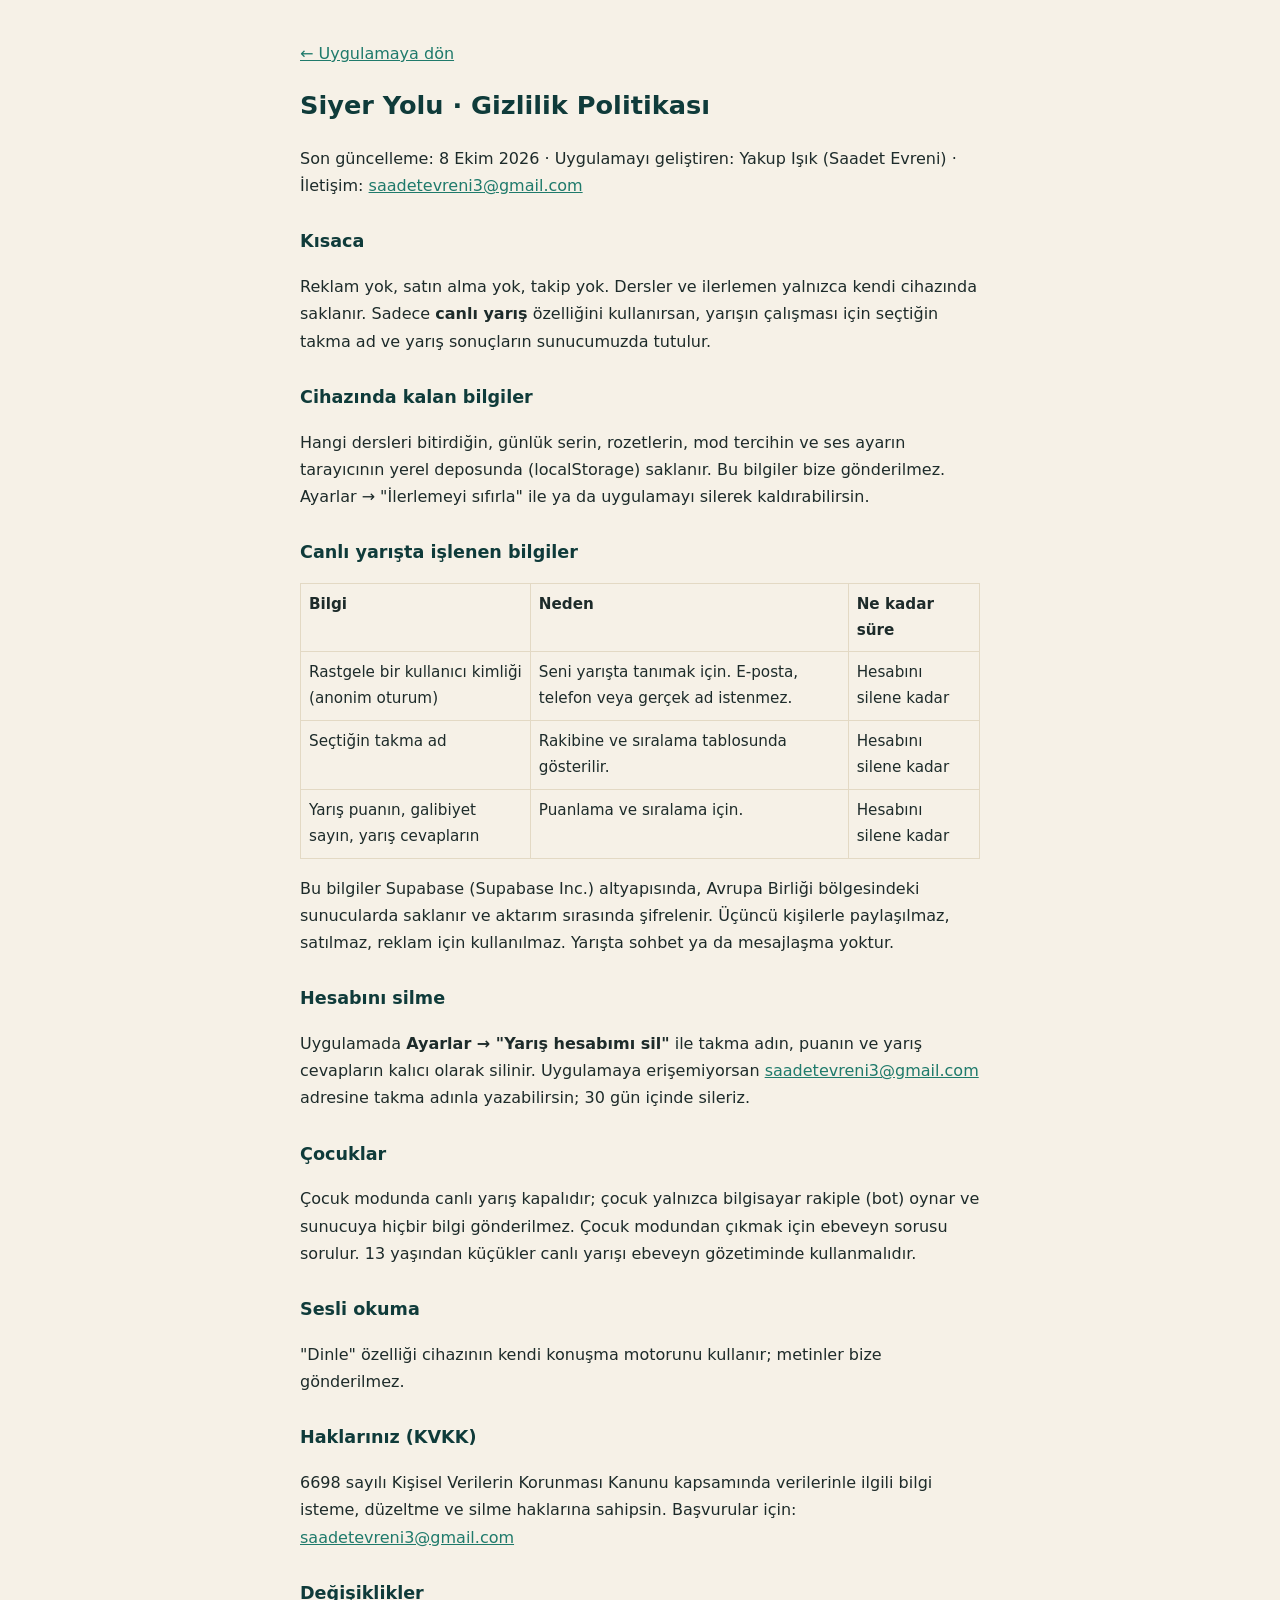
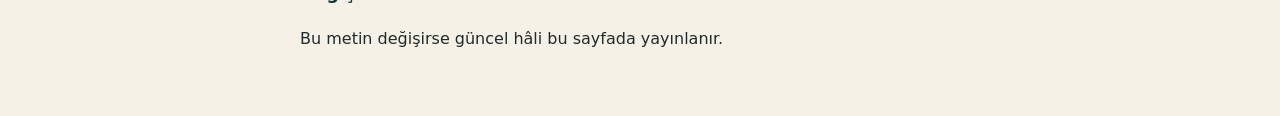
==== gizlilik.html @ 436c5f64 "Add files via upload" ====
<!doctype html>
<html lang="tr">
<head>
  <meta charset="utf-8">
  <meta name="viewport" content="width=device-width, initial-scale=1">
  <title>Gizlilik Politikası · Siyer Yolu</title>
  <link rel="icon" href="icons/icon-192.png">
  <style>
    body { font: 16px/1.7 system-ui, sans-serif; color: #1d2b2a; background: #f6f1e7; margin: 0; }
    main { max-width: 680px; margin: 0 auto; padding: 24px 16px 48px; }
    h1 { color: #0f3b3a; font-size: 1.6rem; } h2 { color: #0f3b3a; font-size: 1.1rem; margin-top: 28px; }
    a { color: #1f7a6b; } table { border-collapse: collapse; width: 100%; font-size: .95rem; }
    td, th { border: 1px solid #e3d9c4; padding: 8px; text-align: left; vertical-align: top; }
  </style>
</head>
<body><main>
  <p><a href="./">← Uygulamaya dön</a></p>
  <h1>Siyer Yolu · Gizlilik Politikası</h1>
  <p>Son güncelleme: 8 Ekim 2026 · Uygulamayı geliştiren: Yakup Işık (Saadet Evreni) · İletişim: <a href="mailto:saadetevreni3@gmail.com">saadetevreni3@gmail.com</a></p>

  <h2>Kısaca</h2>
  <p>Reklam yok, satın alma yok, takip yok. Dersler ve ilerlemen yalnızca kendi cihazında saklanır. Sadece <b>canlı yarış</b> özelliğini kullanırsan, yarışın çalışması için seçtiğin takma ad ve yarış sonuçların sunucumuzda tutulur.</p>

  <h2>Cihazında kalan bilgiler</h2>
  <p>Hangi dersleri bitirdiğin, günlük serin, rozetlerin, mod tercihin ve ses ayarın tarayıcının yerel deposunda (localStorage) saklanır. Bu bilgiler bize gönderilmez. Ayarlar → "İlerlemeyi sıfırla" ile ya da uygulamayı silerek kaldırabilirsin.</p>

  <h2>Canlı yarışta işlenen bilgiler</h2>
  <table>
    <tr><th>Bilgi</th><th>Neden</th><th>Ne kadar süre</th></tr>
    <tr><td>Rastgele bir kullanıcı kimliği (anonim oturum)</td><td>Seni yarışta tanımak için. E-posta, telefon veya gerçek ad istenmez.</td><td>Hesabını silene kadar</td></tr>
    <tr><td>Seçtiğin takma ad</td><td>Rakibine ve sıralama tablosunda gösterilir.</td><td>Hesabını silene kadar</td></tr>
    <tr><td>Yarış puanın, galibiyet sayın, yarış cevapların</td><td>Puanlama ve sıralama için.</td><td>Hesabını silene kadar</td></tr>
  </table>
  <p>Bu bilgiler Supabase (Supabase Inc.) altyapısında, Avrupa Birliği bölgesindeki sunucularda saklanır ve aktarım sırasında şifrelenir. Üçüncü kişilerle paylaşılmaz, satılmaz, reklam için kullanılmaz. Yarışta sohbet ya da mesajlaşma yoktur.</p>

  <h2 id="hesap">Hesabını silme</h2>
  <p>Uygulamada <b>Ayarlar → "Yarış hesabımı sil"</b> ile takma adın, puanın ve yarış cevapların kalıcı olarak silinir. Uygulamaya erişemiyorsan <a href="mailto:saadetevreni3@gmail.com?subject=Hesap%20silme">saadetevreni3@gmail.com</a> adresine takma adınla yazabilirsin; 30 gün içinde sileriz.</p>

  <h2>Çocuklar</h2>
  <p>Çocuk modunda canlı yarış kapalıdır; çocuk yalnızca bilgisayar rakiple (bot) oynar ve sunucuya hiçbir bilgi gönderilmez. Çocuk modundan çıkmak için ebeveyn sorusu sorulur. 13 yaşından küçükler canlı yarışı ebeveyn gözetiminde kullanmalıdır.</p>

  <h2>Sesli okuma</h2>
  <p>"Dinle" özelliği cihazının kendi konuşma motorunu kullanır; metinler bize gönderilmez.</p>

  <h2>Haklarınız (KVKK)</h2>
  <p>6698 sayılı Kişisel Verilerin Korunması Kanunu kapsamında verilerinle ilgili bilgi isteme, düzeltme ve silme haklarına sahipsin. Başvurular için: <a href="mailto:saadetevreni3@gmail.com">saadetevreni3@gmail.com</a></p>

  <h2>Değişiklikler</h2>
  <p>Bu metin değişirse güncel hâli bu sayfada yayınlanır.</p>
</main></body>
</html>
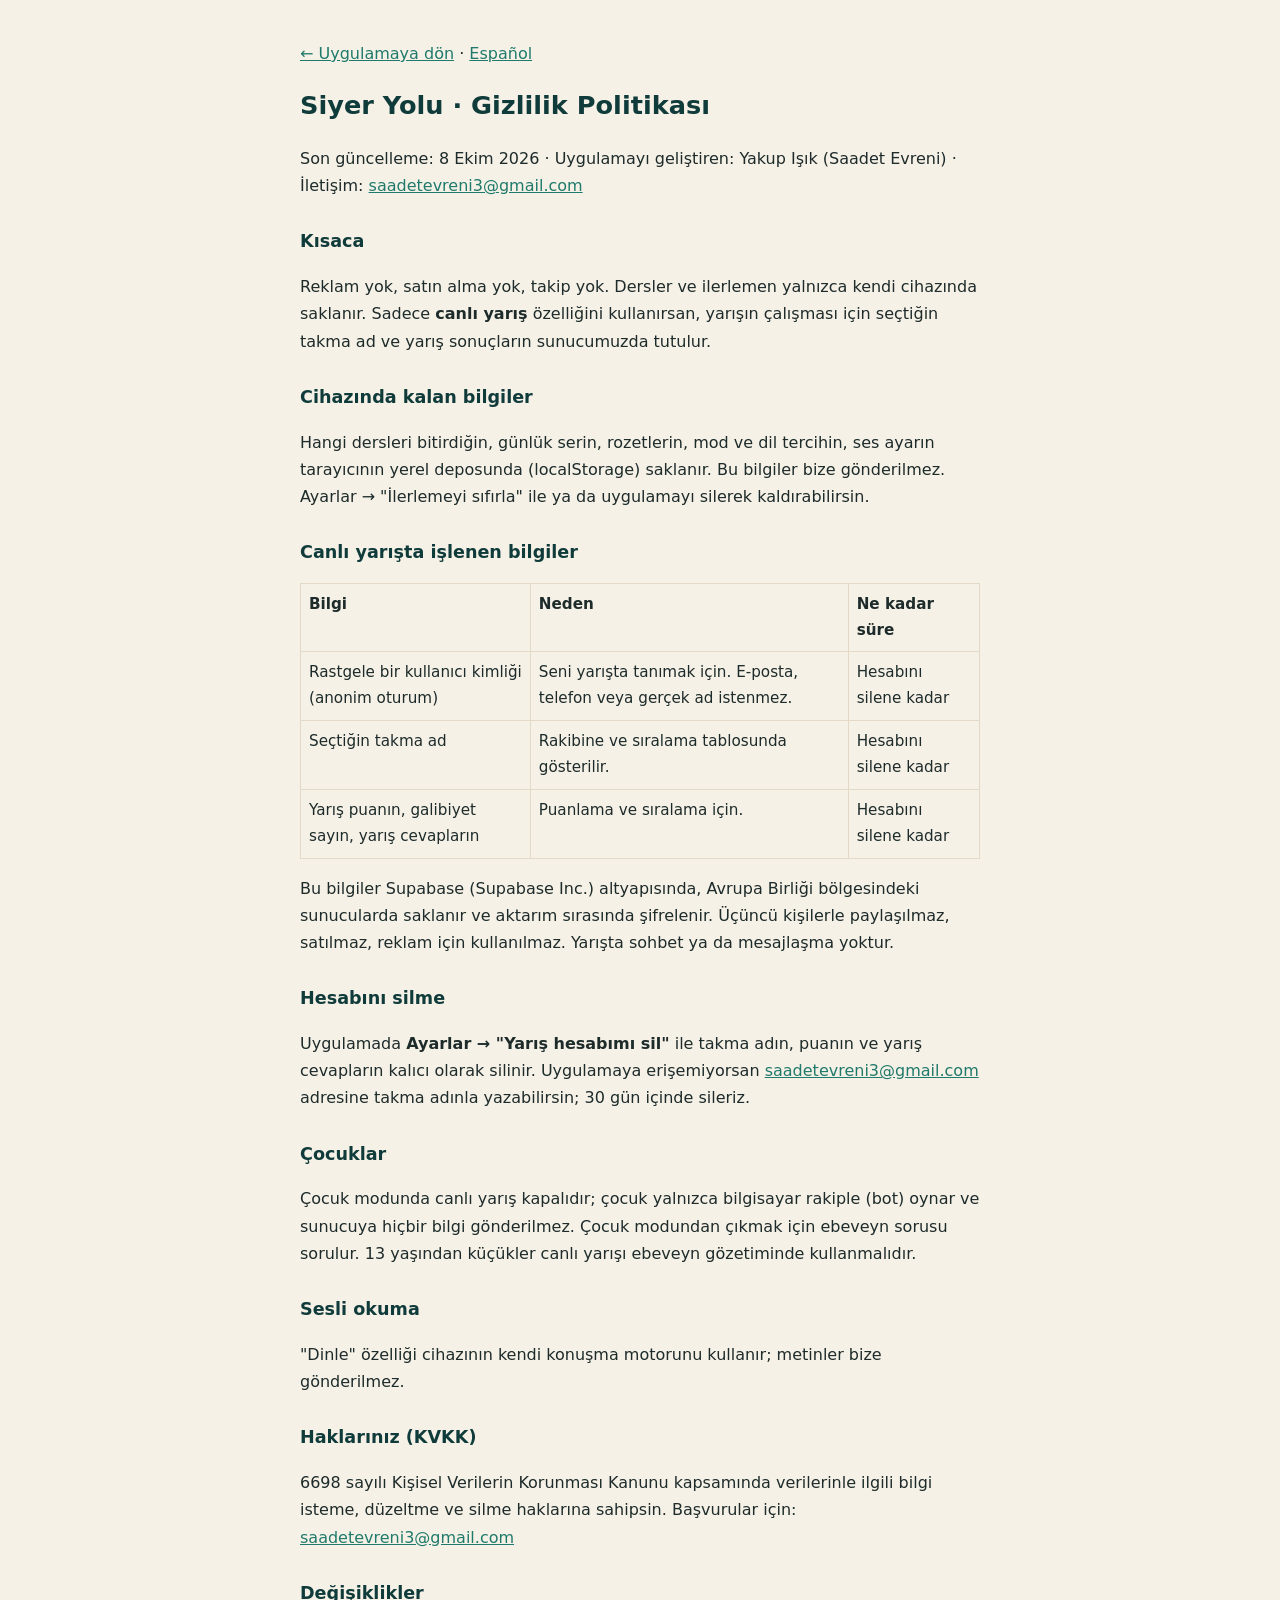
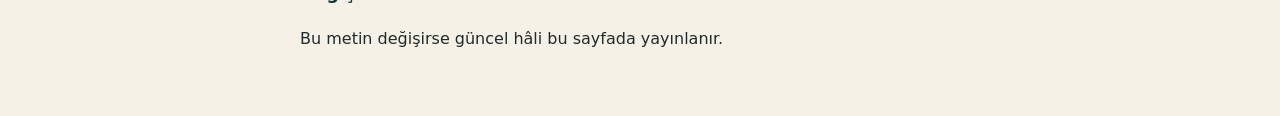
==== commit 34130a02: "Add files via upload" ====
--- a/gizlilik.html
+++ b/gizlilik.html
@@ -4,7 +4,7 @@
   <meta charset="utf-8">
   <meta name="viewport" content="width=device-width, initial-scale=1">
   <title>Gizlilik Politikası · Siyer Yolu</title>
-  <link rel="icon" href="icons/icon-192.png">
+  <link rel="icon" href="icon-192.png">
   <style>
     body { font: 16px/1.7 system-ui, sans-serif; color: #1d2b2a; background: #f6f1e7; margin: 0; }
     main { max-width: 680px; margin: 0 auto; padding: 24px 16px 48px; }
@@ -14,7 +14,7 @@
   </style>
 </head>
 <body><main>
-  <p><a href="./">← Uygulamaya dön</a></p>
+  <p><a href="./">← Uygulamaya dön</a> · <a href="privacidad.html">Español</a></p>
   <h1>Siyer Yolu · Gizlilik Politikası</h1>
   <p>Son güncelleme: 8 Ekim 2026 · Uygulamayı geliştiren: Yakup Işık (Saadet Evreni) · İletişim: <a href="mailto:saadetevreni3@gmail.com">saadetevreni3@gmail.com</a></p>
 
@@ -22,7 +22,7 @@
   <p>Reklam yok, satın alma yok, takip yok. Dersler ve ilerlemen yalnızca kendi cihazında saklanır. Sadece <b>canlı yarış</b> özelliğini kullanırsan, yarışın çalışması için seçtiğin takma ad ve yarış sonuçların sunucumuzda tutulur.</p>
 
   <h2>Cihazında kalan bilgiler</h2>
-  <p>Hangi dersleri bitirdiğin, günlük serin, rozetlerin, mod tercihin ve ses ayarın tarayıcının yerel deposunda (localStorage) saklanır. Bu bilgiler bize gönderilmez. Ayarlar → "İlerlemeyi sıfırla" ile ya da uygulamayı silerek kaldırabilirsin.</p>
+  <p>Hangi dersleri bitirdiğin, günlük serin, rozetlerin, mod ve dil tercihin, ses ayarın tarayıcının yerel deposunda (localStorage) saklanır. Bu bilgiler bize gönderilmez. Ayarlar → "İlerlemeyi sıfırla" ile ya da uygulamayı silerek kaldırabilirsin.</p>
 
   <h2>Canlı yarışta işlenen bilgiler</h2>
   <table>
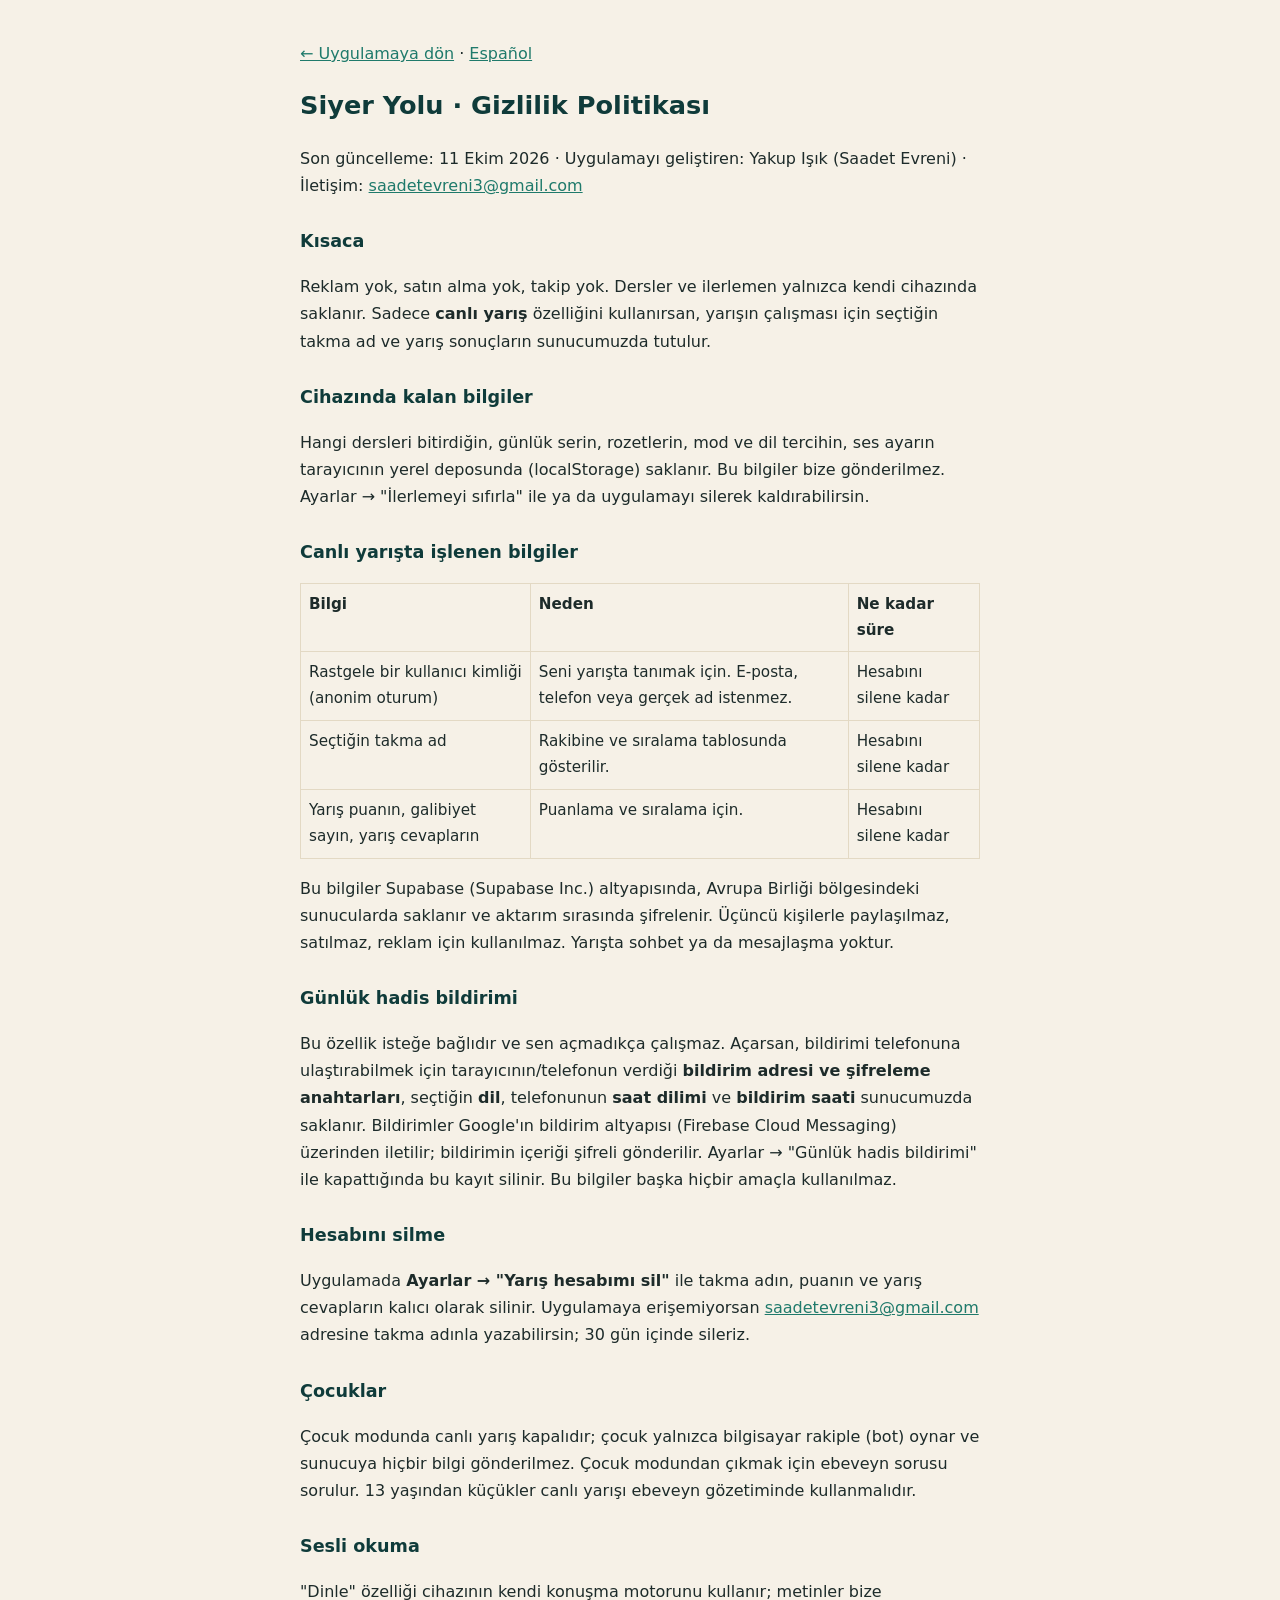
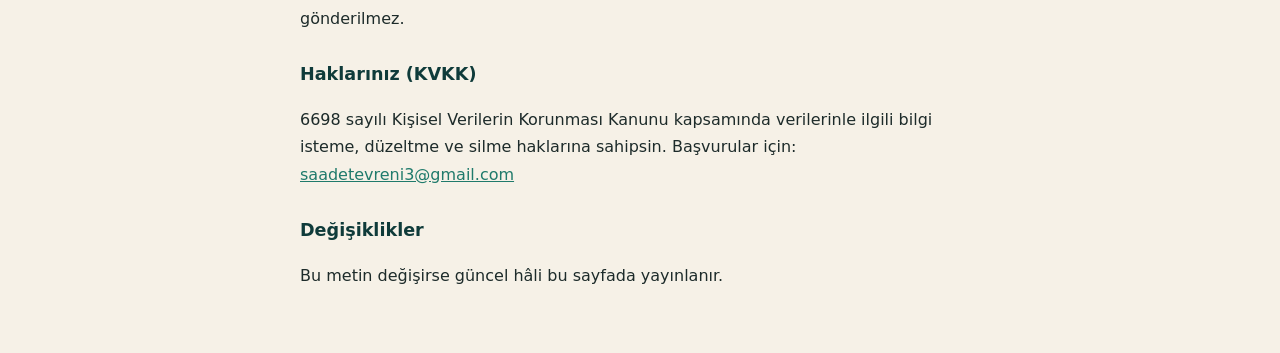
==== commit d9dabc32: "Add files via upload" ====
--- a/gizlilik.html
+++ b/gizlilik.html
@@ -16,7 +16,7 @@
 <body><main>
   <p><a href="./">← Uygulamaya dön</a> · <a href="privacidad.html">Español</a></p>
   <h1>Siyer Yolu · Gizlilik Politikası</h1>
-  <p>Son güncelleme: 8 Ekim 2026 · Uygulamayı geliştiren: Yakup Işık (Saadet Evreni) · İletişim: <a href="mailto:saadetevreni3@gmail.com">saadetevreni3@gmail.com</a></p>
+  <p>Son güncelleme: 11 Ekim 2026 · Uygulamayı geliştiren: Yakup Işık (Saadet Evreni) · İletişim: <a href="mailto:saadetevreni3@gmail.com">saadetevreni3@gmail.com</a></p>
 
   <h2>Kısaca</h2>
   <p>Reklam yok, satın alma yok, takip yok. Dersler ve ilerlemen yalnızca kendi cihazında saklanır. Sadece <b>canlı yarış</b> özelliğini kullanırsan, yarışın çalışması için seçtiğin takma ad ve yarış sonuçların sunucumuzda tutulur.</p>
@@ -32,6 +32,9 @@
     <tr><td>Yarış puanın, galibiyet sayın, yarış cevapların</td><td>Puanlama ve sıralama için.</td><td>Hesabını silene kadar</td></tr>
   </table>
   <p>Bu bilgiler Supabase (Supabase Inc.) altyapısında, Avrupa Birliği bölgesindeki sunucularda saklanır ve aktarım sırasında şifrelenir. Üçüncü kişilerle paylaşılmaz, satılmaz, reklam için kullanılmaz. Yarışta sohbet ya da mesajlaşma yoktur.</p>
+
+  <h2>Günlük hadis bildirimi</h2>
+  <p>Bu özellik isteğe bağlıdır ve sen açmadıkça çalışmaz. Açarsan, bildirimi telefonuna ulaştırabilmek için tarayıcının/telefonun verdiği <b>bildirim adresi ve şifreleme anahtarları</b>, seçtiğin <b>dil</b>, telefonunun <b>saat dilimi</b> ve <b>bildirim saati</b> sunucumuzda saklanır. Bildirimler Google'ın bildirim altyapısı (Firebase Cloud Messaging) üzerinden iletilir; bildirimin içeriği şifreli gönderilir. Ayarlar → "Günlük hadis bildirimi" ile kapattığında bu kayıt silinir. Bu bilgiler başka hiçbir amaçla kullanılmaz.</p>
 
   <h2 id="hesap">Hesabını silme</h2>
   <p>Uygulamada <b>Ayarlar → "Yarış hesabımı sil"</b> ile takma adın, puanın ve yarış cevapların kalıcı olarak silinir. Uygulamaya erişemiyorsan <a href="mailto:saadetevreni3@gmail.com?subject=Hesap%20silme">saadetevreni3@gmail.com</a> adresine takma adınla yazabilirsin; 30 gün içinde sileriz.</p>
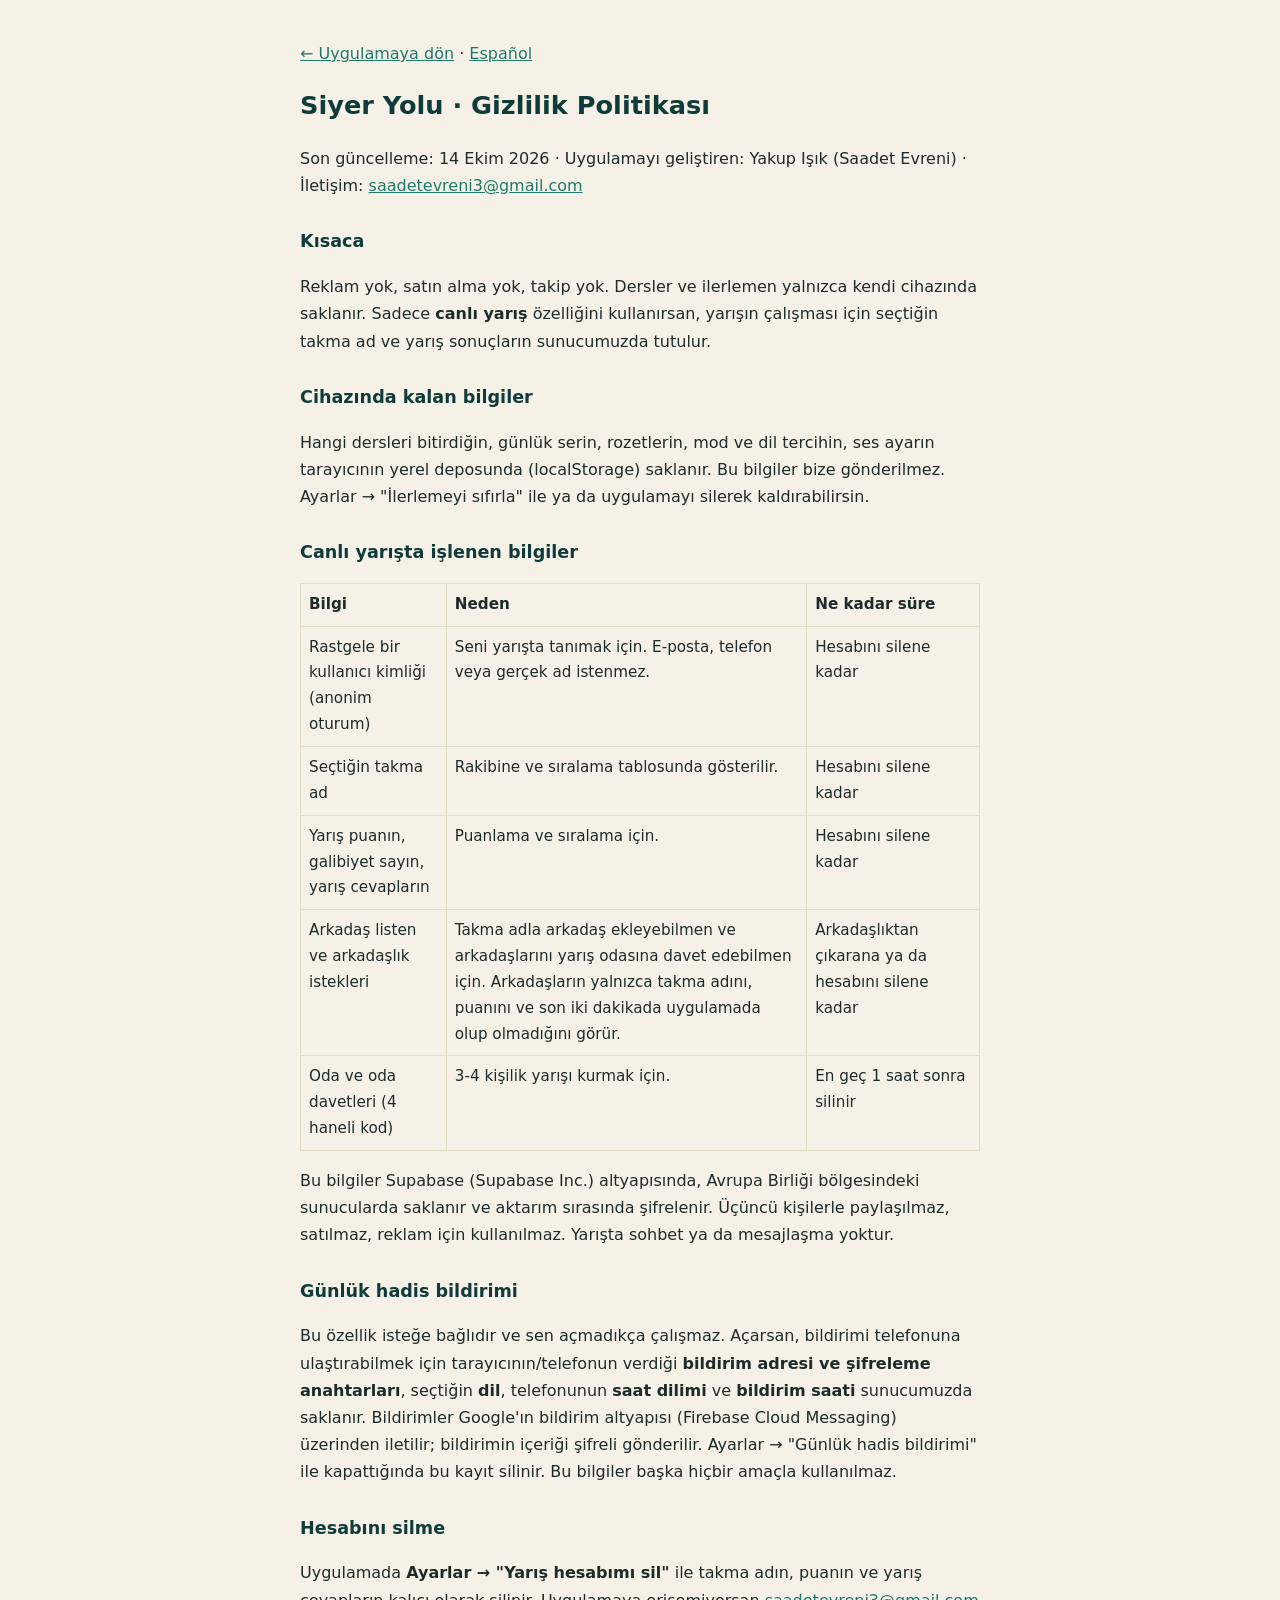
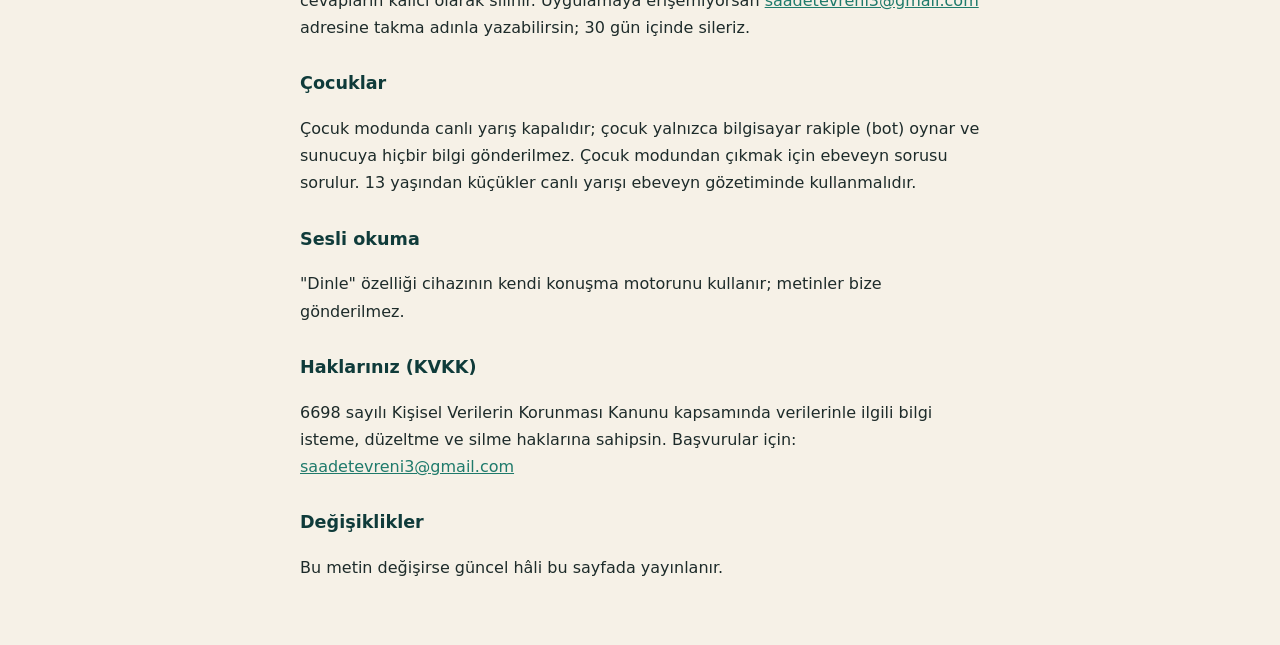
==== commit 7be7d8da: "Add files via upload" ====
--- a/gizlilik.html
+++ b/gizlilik.html
@@ -16,7 +16,7 @@
 <body><main>
   <p><a href="./">← Uygulamaya dön</a> · <a href="privacidad.html">Español</a></p>
   <h1>Siyer Yolu · Gizlilik Politikası</h1>
-  <p>Son güncelleme: 11 Ekim 2026 · Uygulamayı geliştiren: Yakup Işık (Saadet Evreni) · İletişim: <a href="mailto:saadetevreni3@gmail.com">saadetevreni3@gmail.com</a></p>
+  <p>Son güncelleme: 14 Ekim 2026 · Uygulamayı geliştiren: Yakup Işık (Saadet Evreni) · İletişim: <a href="mailto:saadetevreni3@gmail.com">saadetevreni3@gmail.com</a></p>
 
   <h2>Kısaca</h2>
   <p>Reklam yok, satın alma yok, takip yok. Dersler ve ilerlemen yalnızca kendi cihazında saklanır. Sadece <b>canlı yarış</b> özelliğini kullanırsan, yarışın çalışması için seçtiğin takma ad ve yarış sonuçların sunucumuzda tutulur.</p>
@@ -30,6 +30,8 @@
     <tr><td>Rastgele bir kullanıcı kimliği (anonim oturum)</td><td>Seni yarışta tanımak için. E-posta, telefon veya gerçek ad istenmez.</td><td>Hesabını silene kadar</td></tr>
     <tr><td>Seçtiğin takma ad</td><td>Rakibine ve sıralama tablosunda gösterilir.</td><td>Hesabını silene kadar</td></tr>
     <tr><td>Yarış puanın, galibiyet sayın, yarış cevapların</td><td>Puanlama ve sıralama için.</td><td>Hesabını silene kadar</td></tr>
+    <tr><td>Arkadaş listen ve arkadaşlık istekleri</td><td>Takma adla arkadaş ekleyebilmen ve arkadaşlarını yarış odasına davet edebilmen için. Arkadaşların yalnızca takma adını, puanını ve son iki dakikada uygulamada olup olmadığını görür.</td><td>Arkadaşlıktan çıkarana ya da hesabını silene kadar</td></tr>
+    <tr><td>Oda ve oda davetleri (4 haneli kod)</td><td>3-4 kişilik yarışı kurmak için.</td><td>En geç 1 saat sonra silinir</td></tr>
   </table>
   <p>Bu bilgiler Supabase (Supabase Inc.) altyapısında, Avrupa Birliği bölgesindeki sunucularda saklanır ve aktarım sırasında şifrelenir. Üçüncü kişilerle paylaşılmaz, satılmaz, reklam için kullanılmaz. Yarışta sohbet ya da mesajlaşma yoktur.</p>
 
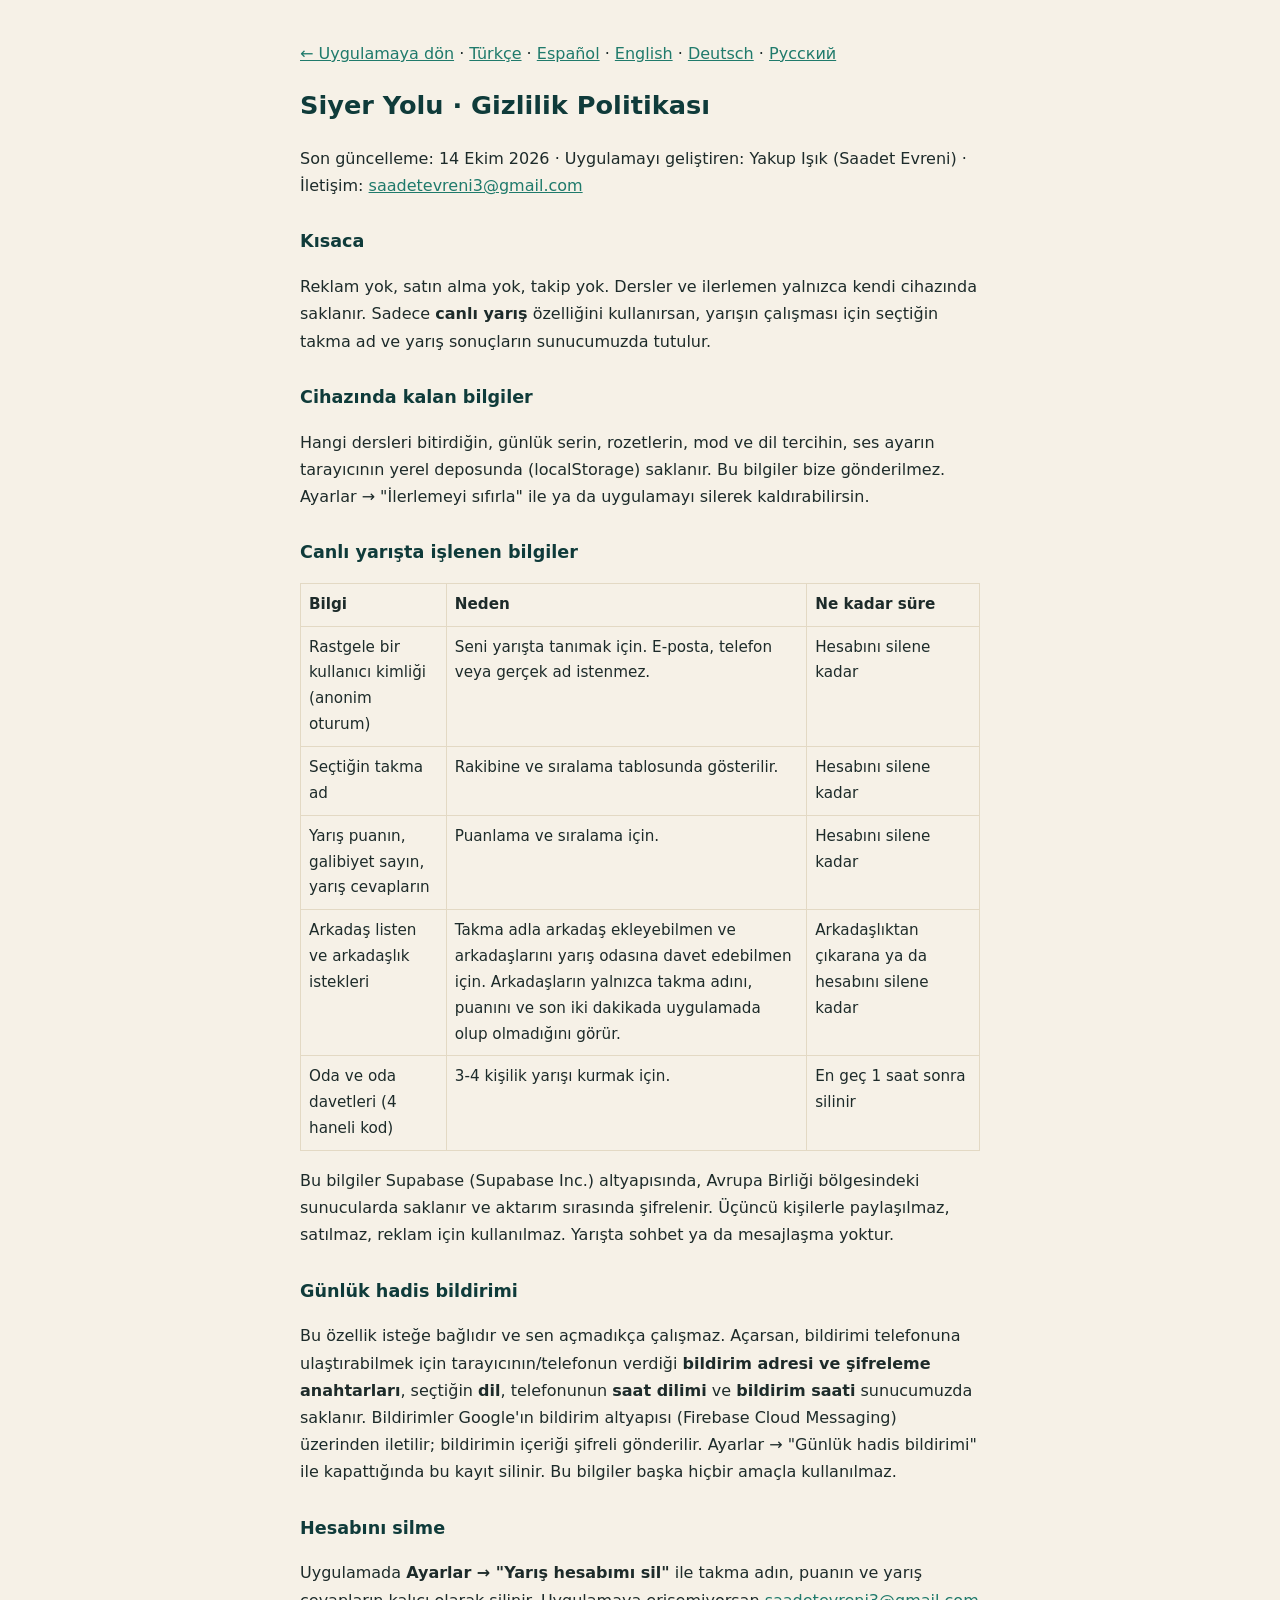
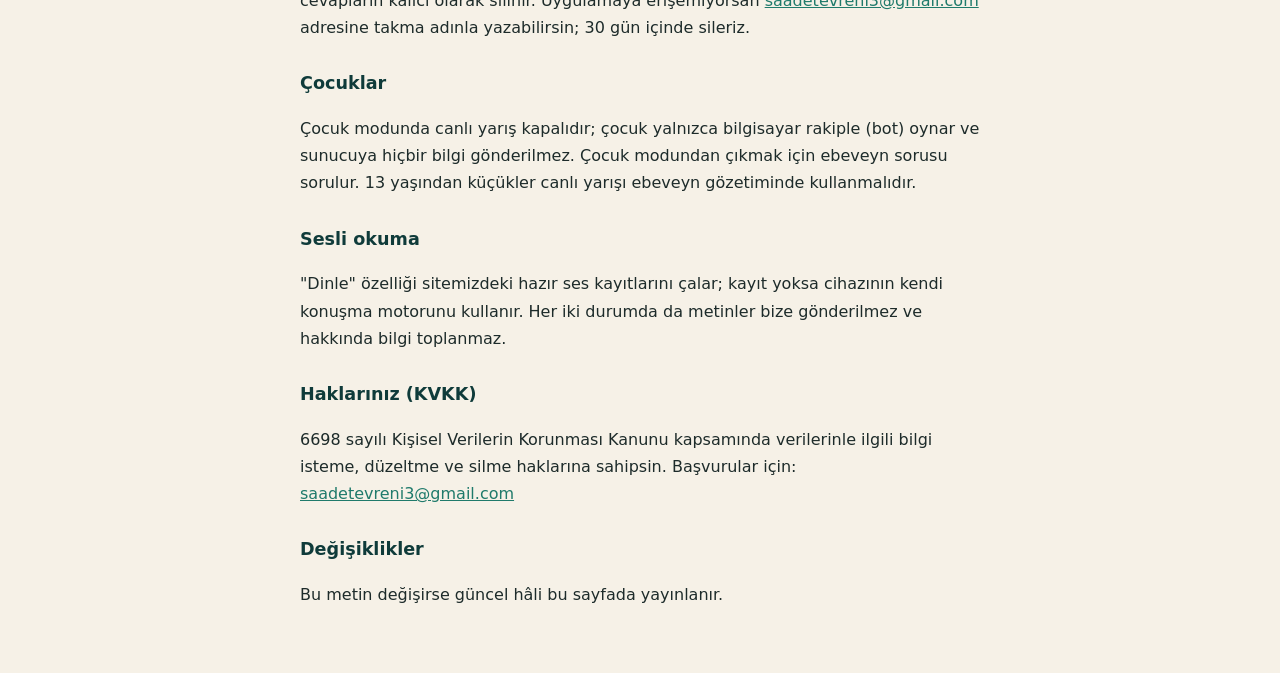
==== commit 3f79322e: "Add files via upload" ====
--- a/gizlilik.html
+++ b/gizlilik.html
@@ -14,7 +14,7 @@
   </style>
 </head>
 <body><main>
-  <p><a href="./">← Uygulamaya dön</a> · <a href="privacidad.html">Español</a></p>
+  <p><a href="./">← Uygulamaya dön</a> · <a href="gizlilik.html">Türkçe</a> · <a href="privacidad.html">Español</a> · <a href="privacy.html">English</a> · <a href="datenschutz.html">Deutsch</a> · <a href="konfidentsialnost.html">Русский</a></p>
   <h1>Siyer Yolu · Gizlilik Politikası</h1>
   <p>Son güncelleme: 14 Ekim 2026 · Uygulamayı geliştiren: Yakup Işık (Saadet Evreni) · İletişim: <a href="mailto:saadetevreni3@gmail.com">saadetevreni3@gmail.com</a></p>
 
@@ -45,7 +45,7 @@
   <p>Çocuk modunda canlı yarış kapalıdır; çocuk yalnızca bilgisayar rakiple (bot) oynar ve sunucuya hiçbir bilgi gönderilmez. Çocuk modundan çıkmak için ebeveyn sorusu sorulur. 13 yaşından küçükler canlı yarışı ebeveyn gözetiminde kullanmalıdır.</p>
 
   <h2>Sesli okuma</h2>
-  <p>"Dinle" özelliği cihazının kendi konuşma motorunu kullanır; metinler bize gönderilmez.</p>
+  <p>"Dinle" özelliği sitemizdeki hazır ses kayıtlarını çalar; kayıt yoksa cihazının kendi konuşma motorunu kullanır. Her iki durumda da metinler bize gönderilmez ve hakkında bilgi toplanmaz.</p>
 
   <h2>Haklarınız (KVKK)</h2>
   <p>6698 sayılı Kişisel Verilerin Korunması Kanunu kapsamında verilerinle ilgili bilgi isteme, düzeltme ve silme haklarına sahipsin. Başvurular için: <a href="mailto:saadetevreni3@gmail.com">saadetevreni3@gmail.com</a></p>
